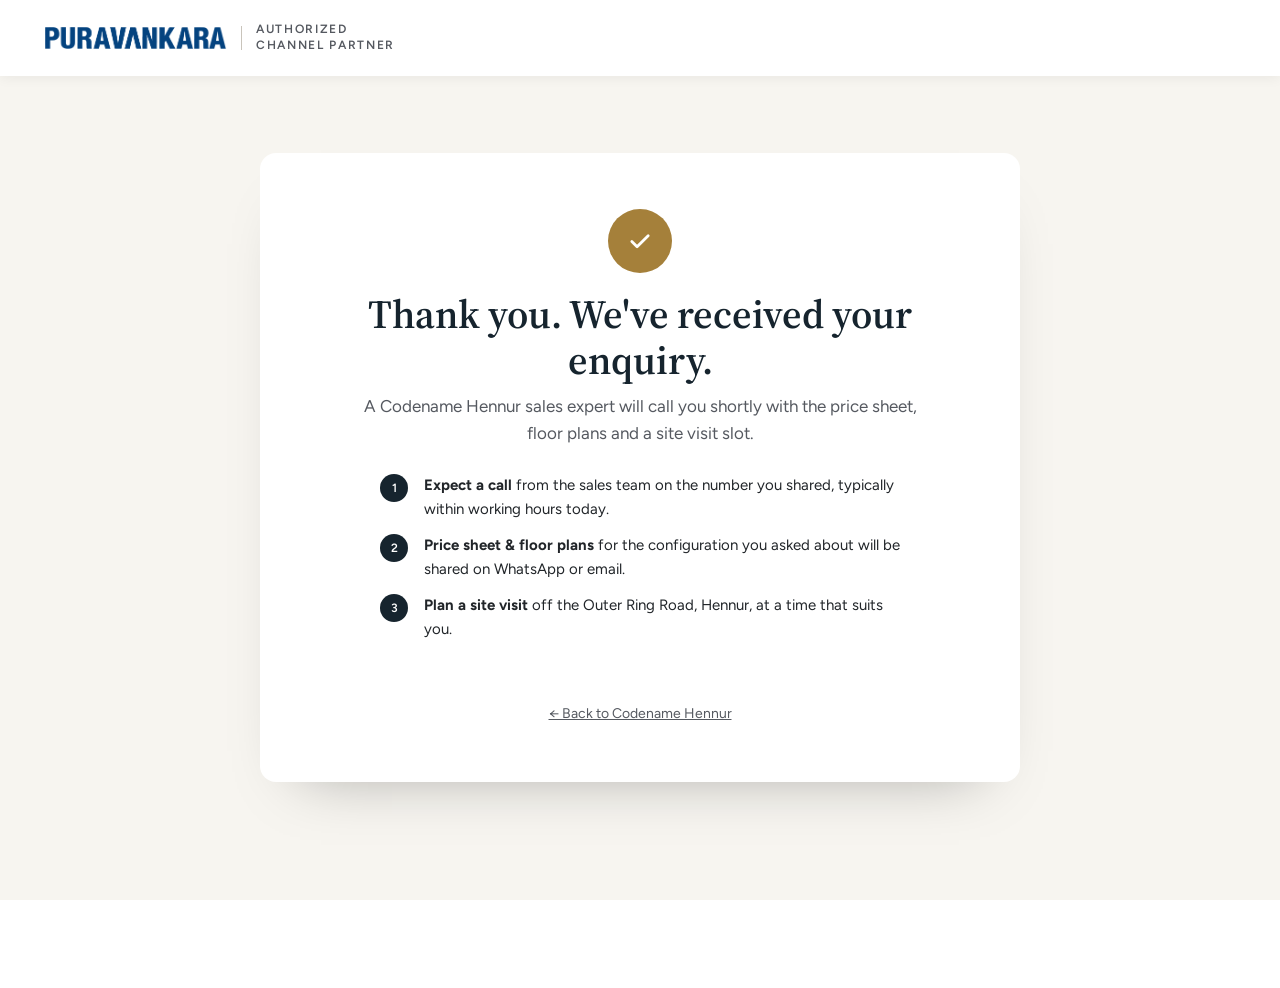
==== thank-you.html @ 50df9adb "Add Codename Hennur landing page Static landing page for Purva Codename Hennur (off Outer Ring Road," ====
<!DOCTYPE html>
<html lang="en-IN">
<head>
<meta charset="utf-8">
<meta name="viewport" content="width=device-width, initial-scale=1">
<title>Thank You | Codename Hennur</title>
<meta name="robots" content="noindex, nofollow">
<link rel="icon" type="image/png" sizes="32x32" href="assets/img/favicon-32.png">
<link rel="icon" type="image/png" sizes="16x16" href="assets/img/favicon-16.png">
<link rel="preconnect" href="https://fonts.googleapis.com">
<link rel="preconnect" href="https://fonts.gstatic.com" crossorigin>
<link href="https://fonts.googleapis.com/css2?family=Source+Serif+4:ital,opsz,wght@0,8..60,400;0,8..60,500;0,8..60,600;1,8..60,300;1,8..60,400&family=Figtree:wght@300;400;500;600&family=Cormorant+Garamond:ital,wght@0,500;1,500&family=Montserrat:wght@300;400;500;700&display=swap" rel="stylesheet">
<link rel="stylesheet" href="assets/css/styles.css">
<script src="assets/js/config.js"></script>
<script>
  window.dataLayer = window.dataLayer || [];
  // Fire the conversion event only once per real enquiry: the form leaves a one-time lead_id in this tab.
  // A refresh, a bookmark or a direct visit gets "thank_you_revisit" instead, so it can't count as a second lead.
  (function () {
    var id = null;
    try { id = sessionStorage.getItem("chn_ty"); sessionStorage.removeItem("chn_ty"); } catch (e) {}
    window.dataLayer.push(id
      ? { event: "lead_thank_you", project: "Codename Hennur", lead_id: id }
      : { event: "thank_you_revisit", project: "Codename Hennur" });
  })();
  (function (id) {
    if (!id) return;
    (function(w,d,s,l,i){w[l]=w[l]||[];w[l].push({'gtm.start':new Date().getTime(),event:'gtm.js'});var f=d.getElementsByTagName(s)[0],j=d.createElement(s),dl=l!='dataLayer'?'&l='+l:'';j.async=true;j.src='https://www.googletagmanager.com/gtm.js?id='+i+dl;f.parentNode.insertBefore(j,f);})(window,document,'script','dataLayer',id);
  })(window.SS_CONFIG && window.SS_CONFIG.gtmId);
</script>
</head>
<body>
<svg class="sprite" width="0" height="0" aria-hidden="true" focusable="false">
  <symbol id="i-phone" viewBox="0 0 24 24"><path fill="currentColor" d="M6.6 10.8a15.1 15.1 0 0 0 6.6 6.6l2.2-2.2c.3-.3.7-.4 1-.2 1.1.4 2.3.6 3.6.6.6 0 1 .4 1 1V20c0 .6-.4 1-1 1A17 17 0 0 1 3 4c0-.6.4-1 1-1h3.5c.6 0 1 .4 1 1 0 1.3.2 2.5.6 3.6.1.3 0 .7-.2 1z"/></symbol>
  <symbol id="i-wa" viewBox="0 0 24 24"><path fill="currentColor" d="M12 2a10 10 0 0 0-8.6 15.1L2 22l5-1.3A10 10 0 1 0 12 2zm0 18.2c-1.6 0-3.1-.4-4.4-1.2l-.3-.2-3 .8.8-2.9-.2-.3A8.2 8.2 0 1 1 12 20.2z"/></symbol>
</svg>
<header class="site-header" id="top">
  <div class="wrap header-inner">
    <a class="brand brand-lockup" href="index.html" aria-label="Puravankara, authorised channel partner, back to the Codename Hennur page"><img class="brand-logo" src="assets/img/puravankara-logo.png" width="798" height="96" alt="Puravankara"><span class="brand-sep" aria-hidden="true"></span><span class="brand-cp">Authorized<br>Channel Partner</span></a>
  </div>
</header>
<main class="ty">
  <div class="wrap">
    <section class="ty-card" aria-labelledby="ty-title">
      <div class="ty-tick" aria-hidden="true"><svg viewBox="0 0 24 24" width="28" height="28"><path fill="none" stroke="currentColor" stroke-width="2.4" stroke-linecap="round" stroke-linejoin="round" d="M5 12.5l4.5 4.5L19 7.5"/></svg></div>
      <h1 id="ty-title" class="display">Thank you. We've received your enquiry.</h1>
      <p class="ty-lede">A Codename Hennur sales expert will call you shortly with the price sheet, floor plans and a site visit slot.</p>
      <ol class="ty-steps">
        <li><span class="no">1</span><span><strong>Expect a call</strong> from the sales team on the number you shared, typically within working hours today.</span></li>
        <li><span class="no">2</span><span><strong>Price sheet &amp; floor plans</strong> for the configuration you asked about will be shared on WhatsApp or email.</span></li>
        <li><span class="no">3</span><span><strong>Plan a site visit</strong> off the Outer Ring Road, Hennur, at a time that suits you.</span></li>
      </ol>
      <div class="ty-actions">
        <a class="btn js-phone" href="#" hidden><svg aria-hidden="true" width="16" height="16"><use href="#i-phone"/></svg>&nbsp;Call Sales Now</a>
        <a class="btn-outline js-whatsapp" href="#" target="_blank" rel="noopener" hidden><svg aria-hidden="true" width="16" height="16"><use href="#i-wa"/></svg>&nbsp;Chat on WhatsApp</a>
      </div>
      <a class="ty-back" href="index.html">← Back to Codename Hennur</a>
    </section>
  </div>
</main>
<script>
(function () {
  var CFG = window.SS_CONFIG || {};
  if (CFG.phoneE164) document.querySelectorAll(".js-phone").forEach(function (a) { a.href = "tel:" + CFG.phoneE164; a.hidden = false; });
  if (CFG.whatsappNumber) {
    var href = "https://wa.me/" + String(CFG.whatsappNumber).replace(/\D/g, "") + "?text=" + encodeURIComponent(CFG.whatsappMessage || "");
    document.querySelectorAll(".js-whatsapp").forEach(function (a) { a.href = href; a.hidden = false; });
  }
})();
</script>
</body>
</html>
---- assets/css/styles.css ----
/* Codename Hennur (off Outer Ring Road, Hennur) — landing page styles, on the Niwa & Neo template.
   Codename Hennur brand block is at the end of this file. Earlier notes:
   Prestige Southern Star (Akshayanagar, Bannerghatta Road) — landing page styles, on the Niwa & Neo template.
   Brand block at the end of this file applies the brochure palette (forest green + gold).
   Accent changed from terracotta to Prestige bronze-gold. Original template notes: */
/* Assetz Niwa & Neo — landing page styles.
   Format, fonts and colours follow the Sobha Sanctuary (dubai-sales-team.com) template:
   serif display headings (Chronicle Display → Source Serif 4), grotesque body (Ringside → Figtree),
   text #212529, grey #999, beige accent #c7a386, navy badge #064a69, dark pill buttons #222, #f9f9f9 bands. */
:root {
  --ink: #212529;
  --grey: #999999;
  --grey-2: #555960;
  --beige: #9a7440;            /* Prestige bronze-gold accent */
  --beige-soft: rgba(154, 116, 64, .30);
  --beige-faint: rgba(154, 116, 64, .16);
  --navy: #1f3a33;
  --dark: #222222;
  --band: #f9f9f9;
  --band-2: #f8f7f7;
  --white: #ffffff;
  --line: #e6e6e6;
  --serif: "Source Serif 4", "Chronicle Display", Georgia, "Times New Roman", serif;
  --sans: "Figtree", "Ringside", system-ui, -apple-system, "Segoe UI", sans-serif;
  --wrap: 1296px;
  --gutter: clamp(16px, 4vw, 44px);
  --header-h: 76px;
  --radius: 14px;
  --pill: 50px;
  color-scheme: light;
}
*, *::before, *::after { box-sizing: border-box; }
[hidden] { display: none !important; }
html { scroll-behavior: smooth; scroll-padding-top: calc(var(--header-h) + 12px); -webkit-text-size-adjust: 100%; font-synthesis-weight: none; }
body { margin: 0; font-family: var(--sans); font-weight: 400; font-size: 16px; line-height: 1.6; color: var(--ink); background: var(--white); overflow-x: hidden; }
img { max-width: 100%; height: auto; display: block; }
a { color: inherit; }
button { font: inherit; color: inherit; cursor: pointer; }
h1, h2, h3 { margin: 0; font-weight: 500; line-height: 1.15; }
p { margin: 0 0 1em; }
.sprite { position: absolute; width: 0; height: 0; overflow: hidden; }
.sr-only { position: absolute; width: 1px; height: 1px; overflow: hidden; clip: rect(0 0 0 0); }
.skip { position: absolute; left: -999px; top: 8px; background: var(--white); padding: 8px 14px; z-index: 100; }
.skip:focus { left: 8px; }
a:focus-visible, button:focus-visible, [tabindex]:focus-visible { outline: 2px solid var(--beige); outline-offset: 3px; }
.wrap { width: 100%; max-width: var(--wrap); margin: 0 auto; padding: 0 var(--gutter); }
.center { text-align: center; }
.section { padding: clamp(48px, 6vw, 80px) 0; }
.display { font-family: var(--serif); font-weight: 600; font-size: clamp(32px, 3.4vw, 40px); line-height: 1.15; color: var(--ink); margin-bottom: clamp(26px, 3.5vw, 40px); }
.fineprint { font-size: 12.5px; color: var(--grey); margin-top: 18px; line-height: 1.6; }

/* ---------- buttons (Sobha: dark pill, 12px, letter-spaced caps; outline pill 14px) ---------- */
.btn { white-space: nowrap; display: inline-flex; align-items: center; justify-content: center; gap: 8px; min-height: 42px; padding: 0 22px; border: 1px solid var(--dark); border-radius: var(--pill); background: var(--dark); color: #fff; font-size: 12px; font-weight: 500; letter-spacing: 1px; text-transform: uppercase; text-decoration: none; transition: background-color .2s, transform .2s, box-shadow .2s; }
.btn:hover { background: #000; transform: translateY(-1px); box-shadow: 0 10px 20px -12px rgba(0,0,0,.5); }
.btn[disabled] { opacity: .65; cursor: progress; }
.btn-outline { display: inline-flex; align-items: center; justify-content: center; min-height: 46px; padding: 0 26px; border: 1px solid #000; border-radius: var(--pill); background: transparent; color: #000; font-size: 14px; font-weight: 400; letter-spacing: 1px; text-transform: uppercase; transition: background-color .2s, color .2s; }
.btn-outline:hover { background: var(--dark); color: #fff; border-color: var(--dark); }

/* ---------- header (white, logo left, phone pill right) ---------- */
.site-header { position: sticky; top: 0; z-index: 40; background: var(--white); box-shadow: 0 2px 12px rgba(0,0,0,.06); }
.header-inner { height: var(--header-h); display: flex; align-items: center; justify-content: space-between; gap: 16px; }
.brand { display: inline-flex; align-items: center; min-height: 44px; }
.brand img { height: 38px; width: auto; max-width: none; }
.phone-pill { display: inline-flex; align-items: center; gap: 10px; min-height: 44px; padding: 0 18px; border: 1px solid var(--ink); border-radius: var(--pill); font-size: 16px; font-weight: 500; text-decoration: none; letter-spacing: .01em; transition: background-color .2s, color .2s; }
.phone-pill:hover { background: var(--dark); color: #fff; border-color: var(--dark); }
.flag { display: inline-flex; flex-direction: column; width: 22px; height: 15px; border-radius: 2px; overflow: hidden; box-shadow: 0 0 0 1px rgba(0,0,0,.08); }
.flag i { flex: 1; display: block; }
.flag i:nth-child(1) { background: #ff9933; } .flag i:nth-child(2) { background: #fff; } .flag i:nth-child(3) { background: #138808; }
@media (max-width: 480px) { .brand img { height: 30px; } .phone-pill { font-size: 14px; padding: 0 12px; } }

/* ---------- banner ---------- */
.banner { background: var(--dark); }
.banner > img { width: 100%; height: clamp(260px, 56vw, 720px); object-fit: cover; object-position: 50% 42%; }

/* ---------- intro + key facts ---------- */
.intro-band { background: var(--white); padding: clamp(32px, 4.5vw, 56px) 0 clamp(28px, 4vw, 48px); border-bottom: 1px solid var(--line); }
.intro-top { display: grid; gap: 22px; align-items: center; justify-items: center; text-align: center; }
.intro-logo img { width: 190px; height: auto; }
.intro-text h1 { font-family: var(--sans); font-weight: 500; font-size: clamp(22px, 2.2vw, 26px); line-height: 1.3; color: var(--ink); }
.intro-text h1 em { font-family: var(--serif); font-style: italic; font-weight: 300; font-size: 1.08em; color: var(--ink); }
.intro-price { margin: 12px 0 0; font-size: clamp(15px, 1.4vw, 18px); font-weight: 500; color: var(--beige); }
.intro-price i { font-style: normal; margin: 0 8px; color: #dccaa8; }
@media (min-width: 900px) {
  .intro-top { grid-template-columns: auto auto 1fr; gap: 0; text-align: left; justify-items: stretch; }
  .intro-top::before { content: ""; grid-column: 2; grid-row: 1; width: 1px; height: 110px; background: var(--line); margin: 0 48px; }
  .intro-logo { grid-column: 1; grid-row: 1; justify-self: center; }
  .intro-text { grid-column: 3; grid-row: 1; }
}
.kf-grid { list-style: none; margin: clamp(28px, 4vw, 44px) 0 0; padding: 0; display: grid; grid-template-columns: repeat(2, minmax(0, 1fr)); gap: 22px 16px; }
.kf-grid li { display: flex; align-items: center; gap: 12px; min-width: 0; }
.kf-grid svg { flex: 0 0 auto; width: 36px; height: 36px; color: var(--grey-2); }
.kf-grid strong { display: block; font-weight: 500; font-size: 16px; line-height: 1.25; color: var(--beige); }
.kf-grid span { display: block; margin-top: 2px; font-size: 13.5px; color: var(--ink); }
@media (min-width: 900px) {
  .kf-grid { grid-template-columns: repeat(4, 1fr); gap: 26px 28px; }
  .kf-grid svg { width: 44px; height: 44px; }
  .kf-grid strong { font-size: 20px; }
  .kf-grid span { font-size: 15px; }
}

/* ---------- highlights (beige gradient pills, radius 28px) ---------- */
.highlights { background: var(--band); }
.hl-grid { list-style: none; margin: 0; padding: 0; display: grid; grid-template-columns: 1fr; gap: 16px; }
.hl-grid li { display: flex; align-items: center; gap: 18px; min-height: 90px; padding: 18px 24px; border-radius: 28px; background: linear-gradient(90deg, var(--beige-soft) 0%, var(--beige-faint) 41%, rgba(185,104,78,0) 100%); }
.hl-grid svg { flex: 0 0 auto; width: 50px; height: 50px; color: var(--beige); }
.hl-grid p { margin: 0; font-size: 16px; line-height: 1.35; color: var(--ink); }
.hl-grid strong { font-weight: 600; }
.hl-grid em { font-family: var(--serif); font-style: italic; font-weight: 400; font-size: 1.04em; }
@media (min-width: 700px) { .hl-grid { grid-template-columns: repeat(2, 1fr); gap: 20px 24px; } }
@media (min-width: 1100px) { .hl-grid { grid-template-columns: repeat(3, 1fr); gap: 22px 32px; } }

/* ---------- unit cards ---------- */
.units { background: var(--white); }
.unit-grid { display: grid; grid-template-columns: 1fr; gap: 24px; }
.unit-card { background: var(--band); border-radius: var(--radius); overflow: hidden; display: flex; flex-direction: column; }
.unit-media { position: relative; aspect-ratio: 4 / 3; background: var(--dark); }
.unit-media img { width: 100%; height: 100%; object-fit: cover; }
.unit-media::after { content: ""; position: absolute; inset: 0; background: linear-gradient(0deg, rgba(0,0,0,.72) 0%, rgba(0,0,0,.1) 55%, transparent 100%); }
.unit-badge { position: absolute; top: 14px; right: 14px; z-index: 1; background: var(--navy); color: #fff; font-size: 12px; font-weight: 500; letter-spacing: .04em; text-transform: uppercase; padding: 7px 14px; border-radius: var(--pill); }
.unit-title { position: absolute; left: 0; right: 0; bottom: 0; z-index: 1; padding: 16px 18px; color: #fff; }
.unit-title h3 { font-family: var(--serif); font-weight: 600; font-size: 20px; letter-spacing: .02em; text-transform: uppercase; }
.unit-title p { margin: 4px 0 0; font-size: 15px; font-weight: 500; }
.unit-facts { list-style: none; margin: 0; padding: 18px 18px 8px; display: grid; gap: 12px; }
.unit-facts li { display: flex; align-items: center; gap: 10px; font-size: 15px; color: var(--ink); }
.unit-facts svg { flex: 0 0 auto; color: var(--ink); }
.unit-card .btn { margin: 10px 18px 20px; align-self: flex-start; }
@media (min-width: 700px) { .unit-grid { grid-template-columns: repeat(2, 1fr); } }
@media (min-width: 1000px) { .unit-grid { grid-template-columns: repeat(3, 1fr); } }

/* ---------- gallery (3 x 2 rounded grid) ---------- */
.gallery-sec { background: var(--band); }
.g-grid { display: grid; grid-template-columns: 1fr; gap: 20px; }
.g-grid button { display: block; width: 100%; padding: 0; border: 0; border-radius: var(--radius); overflow: hidden; background: var(--dark); cursor: zoom-in; }
.g-grid img { width: 100%; aspect-ratio: 4 / 3; object-fit: cover; transition: transform .7s ease; }
.g-grid button:hover img { transform: scale(1.04); }
@media (min-width: 700px) { .g-grid { grid-template-columns: repeat(2, 1fr); } }
@media (min-width: 1000px) { .g-grid { grid-template-columns: repeat(3, 1fr); gap: 24px; } }

/* ---------- amenities (tab pills left, image right) ---------- */
.amenities { background: var(--white); }
.am-split { display: grid; gap: 28px; align-items: start; }
.am-tabs { list-style: none; margin: 0; padding: 0; display: grid; gap: 16px; }
.am-tab { display: flex; align-items: center; gap: 14px; width: 100%; min-height: 72px; padding: 0 22px; border: 1px solid var(--line); border-radius: var(--pill); background: var(--white); text-align: left; font-size: 16px; font-weight: 500; color: var(--ink); box-shadow: 0 6px 16px -12px rgba(0,0,0,.25); transition: background .25s, border-color .25s; }
.am-tab:hover { border-color: var(--beige); }
.am-tab.is-active { border-color: transparent; background: linear-gradient(90deg, var(--beige-soft) 0%, var(--beige-faint) 50%, rgba(185,104,78,0) 100%), var(--white); }
.am-ic { flex: 0 0 auto; width: 40px; height: 40px; display: grid; place-items: center; color: var(--beige); }
.am-panels { position: relative; }
.am-panel { margin: 0; }
.am-panel img { width: 100%; aspect-ratio: 4 / 3; object-fit: cover; border-radius: var(--radius); }
.am-panel figcaption { margin-top: 12px; font-size: 14.5px; color: var(--grey-2); }
@media (min-width: 900px) { .am-split { grid-template-columns: 1fr 1.25fr; gap: 40px; } .am-panel img { aspect-ratio: 4 / 3.2; } }

/* ---------- floor plans & price list ---------- */
.pricing { background: var(--band); }
.fp-grid { display: grid; grid-template-columns: 1fr; gap: 32px; }
.fp-card { min-width: 0; display: flex; flex-direction: column; }
.fp-img { position: relative; display: block; width: 100%; aspect-ratio: 16 / 9.5; padding: 0; border: 0; border-radius: var(--radius); background: #f5ece8; overflow: hidden; cursor: pointer; }
.fp-img img { width: 100%; height: 100%; object-fit: cover; object-position: 50% 40%; filter: blur(5px); opacity: .85; transform: scale(1.1); transition: filter .4s; }
.fp-img:hover img { filter: blur(3px); }
.fp-pill { position: absolute; left: 50%; top: 50%; transform: translate(-50%, -50%); background: var(--beige); color: #fff; padding: 12px 26px; border-radius: var(--pill); font-size: 14px; font-weight: 400; letter-spacing: .14em; text-transform: uppercase; white-space: nowrap; }
.fp-info { margin: 22px 0 18px; padding: 0 4px; }
.fp-info div { margin-bottom: 12px; }
.fp-info dt { font-size: 14px; letter-spacing: .04em; text-transform: uppercase; color: var(--ink); }
.fp-info dd { margin: 3px 0 0; font-size: 15px; font-weight: 600; letter-spacing: .02em; text-transform: uppercase; color: var(--ink); }
.fp-card .btn-outline { margin-top: auto; width: 100%; }
@media (min-width: 700px) { .fp-grid { grid-template-columns: repeat(2, 1fr); gap: 36px 28px; } }
@media (min-width: 1000px) { .fp-grid { grid-template-columns: repeat(3, 1fr); gap: 32px; } }

/* ---------- about developer ---------- */
.about { background: var(--white); }
.about-grid { display: grid; gap: 28px; align-items: center; }
.about-logo img { width: 220px; height: auto; }
.about-logo p { margin: 16px 0 0; font-size: 14px; color: var(--grey-2); }
.about-logo strong { color: var(--ink); font-weight: 600; }
.about-text p { font-size: 16px; color: var(--grey-2); line-height: 1.7; }
.about-text p:last-child { margin-bottom: 0; }
@media (min-width: 900px) { .about-grid { grid-template-columns: 280px 1fr; gap: 56px; } }

/* ---------- enquiry section ---------- */
.contact { background: var(--white); border-top: 1px solid var(--line); }
.contact-grid { display: grid; gap: 32px; }
.eyebrow { margin: 0 0 6px; font-size: 16px; letter-spacing: .14em; text-transform: uppercase; color: var(--grey-2); }
.contact .display { margin-bottom: 14px; }
.contact-sub { color: var(--grey-2); max-width: 44ch; }
.form-label { margin: 0 0 20px; padding-bottom: 10px; font-size: 14px; font-weight: 600; letter-spacing: .08em; text-transform: uppercase; color: var(--ink); border-bottom: 1px solid var(--line); position: relative; }
.form-label::after { content: ""; position: absolute; left: 0; bottom: -1px; width: 110px; height: 2px; background: var(--beige); }
@media (min-width: 900px) { .contact-grid { grid-template-columns: 1fr 1.1fr; gap: 64px; align-items: start; } }

/* ---------- footer ---------- */
.site-footer { background: var(--band-2); color: var(--grey-2); padding: 28px 0 calc(96px + env(safe-area-inset-bottom)); font-size: 13px; border-top: 1px solid var(--line); }
.foot-grid { display: grid; gap: 18px; align-items: start; }
.foot-mark { width: 84px; height: auto; }
.foot-partner { margin: 0 0 8px; font-size: 13.5px; color: var(--ink); }
.disclaimer { margin: 0; font-size: 12.5px; line-height: 1.6; color: var(--grey-2); }
.disclaimer strong { color: var(--ink); font-weight: 600; }
.disclaimer a { color: var(--ink); }
.foot-links { display: flex; gap: 14px; font-size: 13.5px; }
.foot-links a { color: var(--ink); text-decoration: none; }
.foot-links a:hover { text-decoration: underline; }
@media (min-width: 900px) { .foot-grid { grid-template-columns: 100px 1fr auto; gap: 24px; } .site-footer { padding-bottom: 28px; } }

/* ---------- side tab, WhatsApp float, sticky bar ---------- */
.side-tab { display: none; position: fixed; right: 0; top: 40%; z-index: 44; width: 48px; height: 160px; padding: 0; border: 0; border-radius: 10px 0 0 10px; background: var(--dark); color: #fff; transition: background-color .2s; }
.side-tab span { display: block; transform: rotate(-90deg); white-space: nowrap; font-size: 12px; font-weight: 500; letter-spacing: 2px; text-transform: uppercase; }
.side-tab:hover { background: #000; }
@media (min-width: 900px) { .side-tab { display: grid; place-items: center; } }
.wa-float { position: fixed; left: 20px; bottom: 92px; z-index: 44; width: 52px; height: 52px; border-radius: 50%; display: grid; place-items: center; background: #25d366; color: #fff; box-shadow: 0 10px 24px -8px rgba(0,0,0,.5); }
@media (min-width: 900px) { .wa-float { bottom: 28px; left: 24px; } }
.action-bar { position: fixed; z-index: 45; left: 0; right: 0; bottom: 0; display: flex; gap: 8px; padding: 10px 12px calc(10px + env(safe-area-inset-bottom)); background: rgba(34,34,34,.97); transform: translateY(110%); transition: transform .25s ease; }
.action-bar.is-visible { transform: none; }
.action-bar > * { flex: 1 1 0; min-height: 46px; display: inline-flex; align-items: center; justify-content: center; gap: 6px; border-radius: var(--pill); font-weight: 500; font-size: 13px; letter-spacing: 1px; text-transform: uppercase; text-decoration: none; }
.action-bar a { color: #fff; border: 1px solid rgba(255,255,255,.4); }
.action-bar .mb-wa { color: #fff; background: #25d366; border-color: #25d366; }
.action-bar button { flex-grow: 1.4; border: 0; background: #fff; color: var(--dark); }
@media (min-width: 900px) { .action-bar { display: none; } }

/* ---------- forms (Sobha: light bordered fields, placeholder labels, outline Submit pill) ---------- */
.form-title { font-family: var(--serif); font-weight: 600; font-size: 28px; line-height: 1.15; margin-bottom: 6px; }
.form-lede { font-size: 14px; color: var(--grey-2); margin-bottom: 18px; }
.lead-form { display: grid; gap: 14px; }
.field { margin: 0; padding: 0; border: 0; min-width: 0; }
.field legend { display: block; font-size: 13px; font-weight: 500; margin-bottom: 8px; color: var(--ink); padding: 0; }
.opt { font-weight: 400; color: var(--grey); }
.lead-form input[type=text], .lead-form input[type=tel], .lead-form input[type=email], .lead-form select { width: 100%; height: 52px; padding: 0 16px; border: 1px solid #d9d9d9; border-radius: 6px; background: #fff; font: inherit; font-size: 15px; color: var(--ink); }
.lead-form input::placeholder { color: #8a8a8a; }
.lead-form input:focus, .lead-form select:focus { outline: none; border-color: var(--beige); box-shadow: 0 0 0 3px rgba(185,104,78,.25); }
.lead-form input[aria-invalid="true"] { border-color: #b3261e; }
.phone-row { display: grid; grid-template-columns: 92px 1fr; gap: 8px; }
.phone-row select { padding: 0 10px; }
.chips { display: flex; flex-wrap: wrap; gap: 8px; }
.chips legend { width: 100%; }
.chips label { position: relative; margin: 0; }
.chips input { position: absolute; opacity: 0; inset: 0; margin: 0; cursor: pointer; }
.chips label span { display: inline-flex; align-items: center; min-height: 42px; padding: 0 16px; border: 1px solid #d9d9d9; border-radius: var(--pill); font-size: 13.5px; background: #fff; transition: background-color .15s, border-color .15s, color .15s; }
.chips label input:checked + span { background: var(--dark); color: #fff; border-color: var(--dark); }
.chips input:focus-visible + span { outline: 2px solid var(--beige); outline-offset: 2px; }
.consent { display: grid; grid-template-columns: 20px 1fr; gap: 10px; align-items: center; font-size: 12.5px; color: var(--grey-2); line-height: 1.5; min-height: 44px; }
.consent input { width: 18px; height: 18px; margin: 0; accent-color: var(--dark); }
.err { margin: 4px 0 0; font-size: 12.5px; color: #b3261e; }
.err:empty { display: none; }
.form-status { margin: 0; font-size: 13.5px; }
.form-status:empty { display: none; }
.form-status.is-error { color: #8c1d18; background: #fbeceb; padding: 10px 12px; border-radius: 6px; }
.form-status a { font-weight: 600; }
.hp { position: absolute !important; left: -9999px; width: 1px; height: 1px; overflow: hidden; }
.btn-submit { justify-self: start; min-width: 140px; }
.form-success { text-align: left; padding: 6px 0; }
.form-success h4 { font-family: var(--serif); font-size: 24px; font-weight: 600; margin: 0 0 8px; }
.form-success p { font-size: 14px; color: var(--grey-2); }
.form-success .tick { width: 44px; height: 44px; border-radius: 50%; background: var(--beige); display: grid; place-items: center; margin-bottom: 14px; color: #fff; }
.form-success .btn-dark { display: inline-flex; align-items: center; min-height: 42px; padding: 0 22px; border-radius: var(--pill); background: var(--dark); color: #fff; border: 0; font-size: 12px; letter-spacing: 1px; text-transform: uppercase; }

/* ---------- modal + lightbox ---------- */
dialog { border: 0; padding: 0; }
dialog::backdrop { background: rgba(0, 0, 0, .7); }
.modal { width: min(480px, calc(100% - 24px)); max-height: calc(100svh - 24px); border-radius: 14px; background: var(--white); color: var(--ink); overflow: auto; box-shadow: 0 40px 100px -30px rgba(0,0,0,.6); }
.modal[open] { animation: pop .3s ease; }
@keyframes pop { from { opacity: 0; transform: translateY(12px) scale(.98); } to { opacity: 1; transform: none; } }
.modal-inner { padding: 30px 26px 24px; }
.modal-logo { width: 120px; height: auto; margin: 0 auto 18px; }
.modal-inner .form-title, .modal-inner .form-lede { text-align: center; }
.assure { display: flex; align-items: center; justify-content: center; gap: 6px; margin: 14px 0 0; font-size: 12px; color: var(--grey); }
.modal .btn-submit { justify-self: stretch; width: 100%; background: var(--dark); color: #fff; border-color: var(--dark); font-size: 13px; }
.modal-close { position: absolute; top: 10px; right: 10px; width: 40px; height: 40px; border: 0; border-radius: 50%; background: rgba(0,0,0,.06); color: var(--ink); display: grid; place-items: center; z-index: 3; }
.modal-close:hover { background: rgba(0,0,0,.12); }
.lightbox { width: 100vw; height: 100svh; max-width: none; max-height: none; background: rgba(15, 15, 15, .96); color: #fff; }
.lightbox[open] { display: grid; place-items: center; }
.lightbox figure { margin: 0; max-width: min(1400px, 94vw); }
.lightbox img { max-height: 82svh; width: auto; margin: 0 auto; background: #fff; }
.lightbox figcaption { color: #cfc8c1; text-align: center; margin-top: 10px; font-size: 14px; }
.lightbox .modal-close { background: rgba(255,255,255,.12); color: #fff; }
.lb-nav { position: absolute; top: 50%; transform: translateY(-50%); width: 48px; height: 64px; background: rgba(255,255,255,.08); border: 0; color: #fff; font-size: 36px; }
.lb-prev { left: 8px; }
.lb-next { right: 8px; }
.noscript { position: fixed; bottom: 0; left: 0; right: 0; background: #f6e6df; padding: 12px; text-align: center; margin: 0; z-index: 99; }
section[id] { scroll-margin-top: calc(var(--header-h) + 8px); }
html:not(.ss-editing) [data-edit]:empty { display: none; }
.review-mode [data-review] { outline: 2px dashed #d97706; outline-offset: 4px; }
@media (prefers-reduced-motion: reduce) { html { scroll-behavior: auto; } *, *::before, *::after { transition: none !important; animation: none !important; } }
.unit-media { overflow: hidden; }
.unit-media img { position: absolute; inset: 0; }
.unit-media img[height="3845"] { object-position: 50% 70%; }
#am-relax img { object-position: 50% 78%; }
/* Section order: Highlights (grey) → Floor plans (white) → Gallery (grey) → Amenities (white) → Location */
.pricing { background: var(--white); }

/* ---------- location (assetzproperty.com/niwaandneo: category tabs + numbered map + landmark lists) ---------- */
.location { background: var(--band); color: var(--ink); }
.loc-intro { max-width: 760px; margin: -8px auto 30px; text-align: center; color: var(--grey-2); font-size: 16px; }
.loc-tabs { list-style: none; margin: 0 0 28px; padding: 0; display: grid; grid-template-columns: repeat(3, 1fr); gap: 10px; }
.loc-tab { width: 100%; min-height: 64px; display: flex; flex-direction: column; align-items: center; justify-content: center; gap: 6px; padding: 10px 8px; border: 1px solid var(--line); border-radius: var(--radius); background: var(--white); font-size: 13px; font-weight: 500; color: var(--ink); transition: background .25s, border-color .25s, color .25s; }
.loc-tab svg { color: var(--beige); }
.loc-tab:hover { border-color: var(--beige); }
.loc-tab.is-active { background: var(--dark); border-color: var(--dark); color: #fff; }
.loc-tab.is-active svg { color: #fff; }
.loc-split { display: grid; gap: 24px; align-items: start; }
.loc-map { margin: 0; }
.loc-map button { display: block; width: 100%; padding: 0; border: 1px solid var(--line); border-radius: var(--radius); background: #fff; overflow: hidden; cursor: zoom-in; }
.loc-map img { width: 100%; height: auto; }
.loc-panels { background: var(--white); border: 1px solid var(--line); border-radius: var(--radius); padding: 24px 22px; }
.loc-panel h3 { font-family: var(--serif); font-weight: 600; font-size: 24px; margin-bottom: 14px; }
.loc-items { list-style: none; margin: 0; padding: 0; }
.loc-items li { display: grid; grid-template-columns: 32px 1fr auto; align-items: center; gap: 12px; padding: 12px 0; border-top: 1px solid var(--line); font-size: 15px; }
.loc-no { width: 28px; height: 28px; border-radius: 50%; background: var(--beige); color: #fff; font-size: 12px; font-weight: 600; display: grid; place-items: center; }
.loc-name { color: var(--ink); }
.loc-time { color: var(--grey-2); white-space: nowrap; font-size: 14px; }
.location .fineprint { margin-top: 22px; }
@media (min-width: 700px) { .loc-tabs { grid-template-columns: repeat(6, 1fr); } .loc-tab { flex-direction: row; gap: 10px; min-height: 56px; font-size: 14px; } }
@media (min-width: 900px) { .loc-split { grid-template-columns: 1.15fr 1fr; gap: 32px; } .loc-panels { padding: 30px 28px; } }

/* ---------- conversion popup ---------- */
.modal { width: min(880px, calc(100% - 24px)); border-radius: 16px; overflow: hidden auto; }
.modal-grid { display: grid; grid-template-columns: 1fr; }
.modal-offer { position: relative; min-height: 190px; background: var(--dark); color: #fff; overflow: hidden; }
.modal-photo { position: absolute; inset: 0; width: 100%; height: 100%; object-fit: cover; object-position: 50% 20%; }
.modal-offer-inner { position: relative; z-index: 1; height: 100%; display: flex; flex-direction: column; justify-content: flex-end; padding: 22px 22px 20px; background: linear-gradient(180deg, rgba(10,10,10,.25) 0%, rgba(10,10,10,.6) 45%, rgba(10,10,10,.92) 100%); }
.modal-offer .modal-logo { width: 96px; margin: 0 0 12px; }
.modal-eyebrow { margin: 0 0 6px; font-size: 11px; letter-spacing: .16em; text-transform: uppercase; color: var(--beige); }
.modal-offer h3 { font-family: var(--serif); font-weight: 600; font-size: 22px; line-height: 1.2; margin-bottom: 12px; }
.modal-perks, .modal-trust { list-style: none; margin: 0; padding: 0; }
.modal-perks { display: none; gap: 8px; }
.modal-perks li { display: flex; align-items: center; gap: 10px; font-size: 14px; color: #eee8e1; }
.modal-perks svg { flex: 0 0 auto; color: var(--beige); }
.modal-trust { display: flex; gap: 18px; margin-top: 16px; padding-top: 14px; border-top: 1px solid rgba(255,255,255,.2); }
.modal-trust li { font-size: 11px; line-height: 1.3; color: #d9d4ce; }
.modal-trust strong { display: block; font-size: 16px; font-weight: 600; color: #fff; }
.modal-inner { padding: 24px 22px 20px; }
.modal-tag { margin: 0 0 6px; font-size: 11.5px; font-weight: 600; letter-spacing: .14em; text-transform: uppercase; color: var(--beige); }
.modal-inner .form-title, .modal-inner .form-lede { text-align: left; }
.modal-inner .form-title { font-size: 26px; }
.modal .btn-submit { min-height: 52px; font-size: 13px; }
.modal .assure { justify-content: flex-start; text-align: left; }
.modal .lead-form { gap: 12px; }
@media (min-width: 860px) {
  .modal-grid { grid-template-columns: 400px 1fr; min-height: 560px; }
  .modal-offer { min-height: 0; }
  .modal-offer-inner { padding: 30px 28px 26px; }
  .modal-perks { display: grid; }
  .modal-offer h3 { font-size: 26px; }
  .modal-inner { padding: 34px 32px 26px; display: flex; flex-direction: column; justify-content: center; }
  .modal-close { background: rgba(0,0,0,.06); }
}

/* ---------- thank-you page ---------- */
.ty { background: var(--band); min-height: calc(100vh - var(--header-h)); display: grid; place-items: start center; padding: clamp(40px, 6vw, 80px) 0; }
.ty-card { background: var(--white); border-radius: 16px; box-shadow: 0 30px 60px -40px rgba(0,0,0,.35); max-width: 760px; width: 100%; padding: clamp(28px, 5vw, 56px); text-align: center; }
.ty-tick { width: 64px; height: 64px; border-radius: 50%; background: var(--beige); color: #fff; display: grid; place-items: center; margin: 0 auto 18px; }
.ty-card .display { margin-bottom: 10px; }
.ty-lede { font-size: 17px; color: var(--grey-2); max-width: 52ch; margin: 0 auto 26px; }
.ty-steps { list-style: none; margin: 0 auto 30px; padding: 0; display: grid; gap: 12px; text-align: left; max-width: 520px; }
.ty-steps li { display: grid; grid-template-columns: 32px 1fr; gap: 12px; align-items: start; font-size: 15px; color: var(--ink); }
.ty-steps .no { width: 28px; height: 28px; border-radius: 50%; background: var(--dark); color: #fff; font-size: 12px; font-weight: 600; display: grid; place-items: center; margin-top: 1px; }
.ty-actions { display: flex; flex-wrap: wrap; justify-content: center; gap: 12px; margin-bottom: 8px; }
.ty-actions .btn, .ty-actions .btn-outline { min-height: 48px; }
.ty-plans { margin-top: 36px; padding-top: 28px; border-top: 1px solid var(--line); text-align: left; }
.ty-plans h2 { font-family: var(--serif); font-weight: 600; font-size: 24px; margin-bottom: 6px; text-align: center; }
.ty-plans > p { text-align: center; color: var(--grey-2); font-size: 14.5px; margin-bottom: 18px; }
.ty-grid { display: grid; grid-template-columns: 1fr; gap: 16px; }
.ty-grid figure { margin: 0; background: var(--band); border-radius: var(--radius); overflow: hidden; }
.ty-grid button { display: block; width: 100%; padding: 0; border: 0; background: #fff; cursor: zoom-in; }
.ty-grid figcaption { padding: 10px 14px 12px; font-size: 13.5px; color: var(--ink); }
.ty-grid figcaption strong { display: block; font-weight: 600; }
.ty-back { display: inline-block; margin-top: 24px; font-size: 14px; color: var(--grey-2); }
@media (min-width: 700px) { .ty-grid { grid-template-columns: repeat(3, 1fr); } }

/* side tab: vertical text via writing-mode (robust), close buttons always clickable */
.side-tab { width: 46px; height: auto; padding: 22px 0; }
.side-tab span { transform: none; writing-mode: vertical-rl; transform: rotate(180deg); display: inline-block; line-height: 1; }
.modal-close, .modal-close * { pointer-events: auto; }
.modal-close svg { pointer-events: none; }

/* ---------- hero lead form ---------- */
.hero { position: relative; isolation: isolate; }
.hero > img { height: clamp(420px, 60vw, 760px); }
.hero-shade { position: absolute; inset: 0; z-index: 0; background: linear-gradient(90deg, rgba(10,10,10,.55) 0%, rgba(10,10,10,.25) 45%, rgba(10,10,10,.15) 100%), linear-gradient(0deg, rgba(10,10,10,.5), transparent 40%); }
.hero-grid { position: relative; z-index: 1; display: grid; gap: 22px; padding-top: 28px; padding-bottom: 28px; }
.hero-copy { color: #fff; text-align: center; }
.hero-eyebrow { margin: 0 0 10px; font-size: 11.5px; letter-spacing: .2em; text-transform: uppercase; color: var(--beige); }
.hero-mark { width: clamp(150px, 20vw, 240px); height: auto; margin: 0 auto 14px; filter: drop-shadow(0 6px 18px rgba(0,0,0,.45)); }
.hero-line { margin: 0 0 6px; font-size: 15px; color: #f1ece6; }
.hero-price { margin: 0; font-family: var(--serif); font-size: 20px; font-weight: 600; color: #fff; }
.hero-form { background: var(--white); border-radius: var(--radius); padding: 22px 20px 18px; box-shadow: 0 40px 80px -30px rgba(0,0,0,.6); max-width: 440px; width: 100%; margin: 0 auto; }
.hf-tag { margin: 0 0 6px; font-size: 11px; font-weight: 600; letter-spacing: .16em; text-transform: uppercase; color: var(--beige); }
.hero-form .form-title { font-size: 24px; }
.hero-form .form-lede { margin-bottom: 14px; }
.hero-form .lead-form { gap: 12px; }
.hero-form .btn-submit { justify-self: stretch; width: 100%; background: var(--dark); color: #fff; border-color: var(--dark); min-height: 50px; font-size: 13px; }
.hero-form .assure { justify-content: flex-start; margin-top: 12px; }
.hero-form .js-form-slot { min-height: 300px; }
@media (max-width: 899px) {
  .hero { background: var(--white); }
  .hero > img { position: absolute; inset: 0; width: 100%; height: 100%; }
  .hero-shade { background: linear-gradient(180deg, rgba(10,10,10,.35) 0%, rgba(10,10,10,.7) 100%); }
  .hero-grid { padding-top: 36px; padding-bottom: 36px; }
}
@media (min-width: 900px) {
  .hero > img { position: absolute; inset: 0; width: 100%; height: 100%; }
  .hero { min-height: clamp(560px, 62vw, 720px); display: flex; align-items: center; }
  .hero-grid { grid-template-columns: minmax(0, 1fr) 420px; align-items: center; gap: 48px; padding-top: 56px; padding-bottom: 56px; width: 100%; }
  .hero-copy { text-align: left; }
  .hero-mark { margin: 0 0 16px; }
  .hero-line { font-size: 17px; }
  .hero-price { font-size: 24px; }
  .hero-form { margin: 0 0 0 auto; padding: 26px 26px 20px; }
}
/* Hero legibility: stronger left-to-right gradient plus a soft scrim behind the copy */
.hero-shade { background: linear-gradient(90deg, rgba(8,8,8,.82) 0%, rgba(8,8,8,.62) 32%, rgba(8,8,8,.3) 60%, rgba(8,8,8,.15) 100%), linear-gradient(0deg, rgba(8,8,8,.55), transparent 45%); }
.hero-copy { text-shadow: 0 2px 14px rgba(0,0,0,.55); }
.hero-line { color: #fff; font-weight: 500; }
@media (max-width: 899px) { .hero-shade { background: linear-gradient(180deg, rgba(8,8,8,.6) 0%, rgba(8,8,8,.7) 40%, rgba(8,8,8,.8) 100%); } }
/* Thank-you page: centre the card in the viewport */
.ty { display: block; }
.ty > .wrap { display: flex; justify-content: center; }
.ty-card { margin: 0 auto; }

.foot-credits { margin-top: 10px; }

/* Why Bagalur */
.why-bagalur { background: var(--white); }
.why-grid h3 { margin: 0; font-size: 16px; font-weight: 400; line-height: 1.35; color: var(--ink); }
.why-grid h3 + p { margin: 4px 0 0; font-size: 14px; color: var(--grey-2); }
@media (min-width: 1100px) { .why-grid { grid-template-columns: repeat(2, 1fr); } }
.why-cta { text-align: center; margin: 30px 0 0; }
.intro-aka { margin: 6px 0 0; font-size: 14px; color: var(--grey-2); }
.intro-aka strong { color: var(--ink); font-weight: 600; }


/* ============ Prestige Springwood additions ============ */
/* text wordmark (until the official logo file is added) */
.wm { display: inline-flex; flex-direction: column; align-items: flex-start; line-height: 1; font-family: var(--serif); color: var(--dark); }
.wm small { font-family: var(--sans); font-size: 10px; font-weight: 600; letter-spacing: .34em; text-transform: uppercase; color: var(--beige); margin-bottom: 6px; }
.wm b { font-weight: 500; font-size: 26px; letter-spacing: .01em; }
.wm-head b { font-size: 26px; }
@media (max-width: 480px) { .wm-head b { font-size: 21px; } .wm-head small { font-size: 9px; letter-spacing: .26em; } }
.wm-hero { width: auto; filter: none; align-items: center; }
.wm-hero b { font-size: clamp(44px, 5vw, 72px); color: #fff; }
.wm-hero small { color: #e7d3ad; font-size: clamp(10px, .9vw, 13px); }
@media (min-width: 900px) { .wm-hero { align-items: flex-start; } }
.wm-intro { align-items: center; }
.wm-intro b { font-size: 40px; }
.wm-about b { font-size: 38px; }
.wm-about small { color: var(--grey-2); }
.wm-foot { width: auto; align-items: flex-start; }
.wm-foot b { font-size: 17px; color: var(--ink); }
.wm-modal { width: auto; margin: 0 0 14px; }
.wm-modal b { font-size: 30px; color: #fff; }
.wm-modal small { color: #e7d3ad; }
button.phone-pill { background: transparent; cursor: pointer; }

/* image placeholders while renders load */
.hero { background-color: #2b2b2b; }
.fp-img img, .g-grid img, .am-panel img, .modal-photo { background: linear-gradient(135deg, #ece6dc, #d9cfbf); }

/* location: address card in place of a map image */
.loc-card { margin: 0; border-radius: var(--radius); background: linear-gradient(150deg, #33302b 0%, #222222 70%); color: #fff; overflow: hidden; }
.loc-card-inner { padding: clamp(26px, 3.4vw, 44px); display: grid; gap: 14px; justify-items: start; }
.loc-card-tag { margin: 0; font-size: 11.5px; font-weight: 600; letter-spacing: .24em; text-transform: uppercase; color: #e7d3ad; }
.loc-card-addr { margin: 0; font-family: var(--serif); font-size: clamp(22px, 2.1vw, 30px); line-height: 1.3; }
.loc-card-landmark { margin: 0; font-size: 14.5px; color: #cfc9c0; max-width: 44ch; }
.loc-card .btn { background: #fff; color: var(--dark); border-color: #fff; margin-top: 6px; }
.loc-card .btn:hover { background: #e7d3ad; border-color: #e7d3ad; color: var(--dark); }

.am-rep { display: block; margin-top: 8px; font-size: 12.5px; font-style: italic; color: var(--grey); }

/* header lockup: official Prestige logo | Authorized Channel Partner */
.brand-lockup { display: inline-flex; align-items: center; gap: 14px; text-decoration: none; color: var(--ink); }
.brand-lockup .brand-logo { height: 52px; width: auto; max-width: none; }
.brand-sep { width: 1px; align-self: stretch; margin: 10px 0; background: #c9c4bb; }
.brand-cp { font-family: var(--sans); font-size: 12px; font-weight: 600; line-height: 1.3; letter-spacing: .14em; text-transform: uppercase; color: var(--grey-2); }
@media (max-width: 480px) {
  .brand-lockup { gap: 10px; }
  .brand-lockup .brand-logo { height: 42px; }
  .brand-cp { font-size: 10px; letter-spacing: .08em; }
}

/* hero: slow crossfade between three villa-community renders */
.hero > .hero-slide { position: absolute; inset: 0; width: 100%; height: 100%; object-fit: cover; object-position: 50% 60%; opacity: 0; animation: heroFade 18s infinite; z-index: -1; }
.hero > .hero-slide:nth-of-type(1) { animation-delay: -1s; }
.hero > .hero-slide:nth-of-type(2) { animation-delay: 5s; }
.hero > .hero-slide:nth-of-type(3) { animation-delay: 11s; }
@keyframes heroFade { 0% { opacity: 0; } 5% { opacity: 1; } 33% { opacity: 1; } 39% { opacity: 0; } 100% { opacity: 0; } }
.hero > .hero-slide:nth-of-type(1) { opacity: 1; }
@media (prefers-reduced-motion: reduce) { .hero > .hero-slide { animation: none; } .hero > .hero-slide:not(:nth-of-type(1)) { display: none; } }
.hero-rep { position: absolute; z-index: 1; right: 12px; bottom: 8px; margin: 0; font-size: 10.5px; letter-spacing: .04em; color: rgba(255,255,255,.75); text-shadow: 0 1px 4px rgba(0,0,0,.6); }

/* gallery: five images, the first one featured wide */
@media (min-width: 700px) { .g-grid > button:first-child { grid-column: span 2; } .g-grid > button:first-child img { aspect-ratio: auto; height: 100%; } }

/* official Prestige logo in hero, intro, about, footer and popup */
.hero-lockup { display: inline-flex; align-items: center; gap: 18px; margin-bottom: 16px; filter: drop-shadow(0 4px 14px rgba(0,0,0,.35)); }
.hero-lockup .hero-logo { height: clamp(64px, 6vw, 92px); width: auto; }
.hero-lockup .wm-hero { padding-left: 0; border-left: 0; }
.hero-lockup .wm-hero b { font-size: clamp(36px, 4vw, 60px); }
@media (max-width: 899px) { .hero-lockup { justify-content: center; } }
.intro-logo .intro-plogo { height: 110px; width: auto; }
.about-plogo { height: 120px; width: auto; }
.foot-plogo { height: 64px; width: auto; }
.modal-lockup { display: flex; align-items: center; gap: 12px; margin: 0 0 14px; }
.modal-lockup .modal-plogo { height: 52px; width: auto; }
.modal-lockup .wm-modal { margin: 0; padding-left: 12px; border-left: 1px solid rgba(255,255,255,.5); }
.modal-lockup .wm-modal b { font-size: 26px; }
@media (min-width: 700px) { .g-grid > button:nth-child(2) img { aspect-ratio: auto; height: 100%; } .g-grid > button { height: 100%; } }

/* location: embedded Google Map */
.loc-gmap { position: relative; margin: 0; border-radius: var(--radius); overflow: hidden; background: #e9e5dd; min-height: 380px; aspect-ratio: 4 / 3; max-width: 100%; }
.loc-gmap iframe { position: absolute; inset: 0; width: 100%; height: 100%; border: 0; display: block; }
.loc-gmap-link { position: absolute; left: 14px; bottom: 14px; display: inline-flex; align-items: center; padding: 10px 16px; border-radius: 999px; background: #fff; color: var(--dark); font-size: 12.5px; font-weight: 600; letter-spacing: .08em; text-transform: uppercase; text-decoration: none; box-shadow: 0 4px 18px rgba(0,0,0,.18); }
.loc-gmap-link:hover { background: #e7d3ad; }

/* hero: prominent EOI badge */
.hero-eoi { display: inline-flex; align-items: center; flex-wrap: wrap; justify-content: center; gap: 10px; margin: 0 0 18px; padding: 10px 20px 10px 16px; border-radius: 999px; background: #e7c56f; color: #1d1a15; font-size: clamp(13px, 1.1vw, 15px); font-weight: 700; letter-spacing: .14em; text-transform: uppercase; text-shadow: none; box-shadow: 0 6px 24px rgba(0,0,0,.35); max-width: 100%; }
.hero-eoi-dot { width: 10px; height: 10px; border-radius: 50%; background: #1f8a4c; box-shadow: 0 0 0 0 rgba(31,138,76,.6); animation: eoiPulse 1.8s ease-out infinite; flex: none; }
.hero-eoi-amt { padding-left: 10px; border-left: 1px solid rgba(29,26,21,.35); font-weight: 600; letter-spacing: .06em; text-transform: none; }
@keyframes eoiPulse { 0% { box-shadow: 0 0 0 0 rgba(31,138,76,.6); } 70% { box-shadow: 0 0 0 9px rgba(31,138,76,0); } 100% { box-shadow: 0 0 0 0 rgba(31,138,76,0); } }
@media (prefers-reduced-motion: reduce) { .hero-eoi-dot { animation: none; } }
@media (max-width: 480px) { .hero-eoi-amt { border-left: 0; padding-left: 0; width: 100%; text-align: center; } }
.hero-eoi { display: flex; width: fit-content; margin: 0 auto 18px; }
@media (min-width: 900px) { .hero-eoi { margin-left: 0; } }
.hero-eoi { margin-top: 20px; margin-bottom: 0; }

/* Springwood wordmark (hero) */
.sw-mark { margin: 0; display: inline-flex; flex-direction: column; align-items: center; color: #fff; line-height: 1; }
.sw-by { display: flex; align-items: center; gap: 12px; font-family: var(--sans); font-size: clamp(10.5px, .95vw, 13px); font-weight: 600; letter-spacing: .5em; text-transform: uppercase; color: #e7d3ad; margin-right: -.5em; }
.sw-by::before, .sw-by::after { content: ""; width: 28px; height: 1px; background: currentColor; opacity: .7; }
.sw-name { font-family: "SW Cormorant", "Cormorant Garamond", Georgia, serif; font-weight: 500; font-size: clamp(54px, 6.4vw, 96px); letter-spacing: -.005em; margin-top: 6px; }
.sw-name i { font-style: italic; color: #e7c56f; background: linear-gradient(100deg, #f3dc9a 0%, #e0b65a 55%, #c99a3f 100%); -webkit-background-clip: text; background-clip: text; -webkit-text-fill-color: transparent; padding-right: .06em; text-shadow: none; }
.sw-sprig { width: clamp(170px, 18vw, 260px); height: auto; margin-top: 2px; color: #e0b65a; filter: drop-shadow(0 2px 6px rgba(0,0,0,.35)); }
@media (min-width: 900px) { .sw-mark { align-items: flex-start; } .sw-sprig { margin-left: 8px; } }
.sw-sprig { width: 96%; margin-top: -4px; }

/* sticky action bar on every device: Request a Call Back + Enquire Now */
.action-bar { transform: none; }
.action-bar .ab-callback { flex-grow: 1.3; background: transparent; color: #fff; border: 1px solid rgba(255,255,255,.55); }
.action-bar .ab-callback:hover { background: rgba(255,255,255,.1); }
.action-bar .ab-enquire { flex-grow: 1; background: #e7c56f; color: #1d1a15; font-weight: 700; }
.action-bar .ab-enquire:hover { background: #f0d48a; }
.action-bar > * { cursor: pointer; padding: 0 10px; }
@media (max-width: 380px) { .action-bar > * { font-size: 11.5px; letter-spacing: .5px; } .action-bar .ab-callback svg { display: none; } }
body { padding-bottom: calc(68px + env(safe-area-inset-bottom)); }
@media (min-width: 900px) {
  .action-bar { display: flex; left: 50%; right: auto; bottom: 20px; transform: translateX(-50%); width: auto; padding: 8px; gap: 8px; border-radius: 999px; box-shadow: 0 14px 40px -12px rgba(0,0,0,.55); }
  .action-bar.is-visible { transform: translateX(-50%); }
  .action-bar > * { flex: 0 0 auto; min-height: 48px; padding: 0 26px; font-size: 13px; }
  .side-tab { display: none; }
  .wa-float { bottom: 24px; }
  body { padding-bottom: 88px; }
}
.action-bar > * { white-space: nowrap; }
@media (max-width: 599px) { .action-bar .ab-long { display: none; } }

/* header section menu */
.site-nav { display: flex; align-items: center; gap: clamp(14px, 1.8vw, 28px); margin-left: auto; margin-right: clamp(8px, 1.6vw, 22px); }
.site-nav a { position: relative; font-size: 13.5px; font-weight: 500; letter-spacing: .04em; color: var(--ink); text-decoration: none; padding: 6px 0; white-space: nowrap; }
.site-nav a::after { content: ""; position: absolute; left: 0; right: 0; bottom: 0; height: 2px; background: #c99a3f; transform: scaleX(0); transform-origin: left; transition: transform .2s; }
.site-nav a:hover::after, .site-nav a.is-active::after { transform: scaleX(1); }
.site-nav a.is-active { color: #8a6a2a; }
.nav-toggle { display: none; width: 44px; height: 44px; padding: 0; border: 1px solid var(--line, #ddd); border-radius: 50%; background: #fff; flex: none; flex-direction: column; align-items: center; justify-content: center; gap: 4px; cursor: pointer; }
.nav-toggle span { display: block; width: 18px; height: 2px; background: var(--ink, #222); border-radius: 2px; transition: transform .2s, opacity .2s; }
.nav-toggle[aria-expanded="true"] span:nth-child(1) { transform: translateY(6px) rotate(45deg); }
.nav-toggle[aria-expanded="true"] span:nth-child(2) { opacity: 0; }
.nav-toggle[aria-expanded="true"] span:nth-child(3) { transform: translateY(-6px) rotate(-45deg); }
@media (max-width: 1099px) {
  .nav-toggle { display: inline-flex; margin-left: auto; }
  .site-nav { display: none; position: absolute; top: 100%; left: 0; right: 0; margin: 0; flex-direction: column; align-items: stretch; gap: 0; background: #fff; box-shadow: 0 14px 24px -12px rgba(0,0,0,.25); padding: 6px max(16px, env(safe-area-inset-right, 0px)) 14px max(16px, env(safe-area-inset-left, 0px)); }
  .site-nav.is-open { display: flex; }
  .site-nav a { padding: 14px 4px; font-size: 15px; border-bottom: 1px solid #eee; }
  .site-nav a:last-child { border-bottom: 0; }
  .site-nav a::after { display: none; }
  .site-header { position: sticky; }
  .header-inner { position: relative; }
}
@media (max-width: 599px) { .header-inner > .phone-pill { display: none; } }

/* header CTA: Schedule Private Visit */
.hdr-visit { flex: none; display: inline-flex; align-items: center; justify-content: center; min-height: 46px; padding: 0 24px; border: 0; border-radius: 999px; background: var(--dark, #222); color: #fff; font: inherit; font-size: 13px; font-weight: 600; letter-spacing: .1em; text-transform: uppercase; white-space: nowrap; cursor: pointer; transition: background-color .2s; }
.hdr-visit:hover { background: #8a6a2a; }
.hdr-visit .hv-short { display: none; }
@media (max-width: 1099px) { .nav-toggle { margin-left: auto; } }
@media (max-width: 599px) {
  .hdr-visit { min-height: 40px; padding: 0 14px; font-size: 11.5px; letter-spacing: .06em; }
  .hdr-visit .hv-long { display: none; } .hdr-visit .hv-short { display: inline; }
  .header-inner { gap: 10px; }
  .nav-toggle { width: 40px; height: 40px; }
}
@media (max-width: 359px) { .brand-cp { display: none; } .brand-sep { display: none; } }
@media (max-width: 379px) { .brand-cp { font-size: 9px; letter-spacing: .12em; } .brand-lockup { gap: 8px; } }

/* popup offer panel: let the text lead, image recedes */
.modal-offer > img { filter: saturate(.7) brightness(.72); }
.modal-offer-inner { background: linear-gradient(180deg, rgba(14,13,11,.55) 0%, rgba(14,13,11,.78) 38%, rgba(14,13,11,.94) 70%, rgba(14,13,11,.97) 100%); }
.modal-offer-inner, .modal-offer-inner * { text-shadow: 0 1px 10px rgba(0,0,0,.45); }

/* popup: same Springwood wordmark as the hero, scaled down */
.sw-modal { align-items: flex-start !important; }
.sw-modal .sw-by { font-size: 10.5px; gap: 10px; }
.sw-modal .sw-by::before { display: none; }
.sw-modal .sw-name { font-size: clamp(40px, 4vw, 52px); margin-top: 4px; }
.sw-modal .sw-sprig { width: 92%; margin-left: 4px; margin-top: -2px; }


/* ============ Prestige Southern Star brand (from the lifestyle brochure) ============ */
:root {
  --beige: #a5803a;                       /* brochure gold */
  --beige-soft: rgba(165, 128, 58, .28);
  --beige-faint: rgba(165, 128, 58, .13);
  --navy: #0f3326;
  --dark: #123a2b;                        /* brochure forest green: buttons, bars, footer accents */
  --band: #f8f6ef;
  --band-2: #f6f3ea;
}
.btn:hover, .side-tab:hover { background: #0b271d; }
.btn-outline { border-color: var(--dark); color: var(--dark); }
.display { color: var(--dark); }
.sw-name i { background: linear-gradient(100deg, #f1dc9c 0%, #dcb65e 55%, #c2983f 100%); -webkit-background-clip: text; background-clip: text; }
.ss-rule { display: flex; align-items: center; gap: 12px; width: 100%; margin-top: 10px; color: #dcb65e; }
.ss-rule::before, .ss-rule::after { content: ""; flex: 1; height: 1px; background: currentColor; opacity: .75; }
.ss-star { width: 16px; height: 16px; flex: none; }
.sw-modal .ss-rule { margin-top: 6px; }
.hl-grid svg { color: var(--beige); }
.ss-maplink { margin: 12px 0 0; font-size: 12.5px; font-weight: 600; letter-spacing: .08em; text-transform: uppercase; }
.ss-maplink a { display: inline-flex; align-items: center; color: var(--dark); text-decoration: none; border-bottom: 1px solid var(--beige); padding-bottom: 2px; }
.intro-aka { overflow-wrap: anywhere; }
.fp-img { background: #f3efe4; }

/* Official project logo (supplied file, white background removed). Light version is used on dark photo areas. */
.ss-logo { display: block; height: auto; max-width: 100%; }
.hero-mark.hero-lockup { width: auto; margin-bottom: 18px; filter: drop-shadow(0 4px 16px rgba(0,0,0,.55)); }
.ss-logo-hero { width: clamp(230px, 27vw, 380px); }
@media (max-width: 899px) { .ss-logo-hero { margin: 0 auto; } }
.intro-logo .ss-logo-intro { width: clamp(200px, 20vw, 260px); }
.ss-logo-modal { width: 200px; filter: drop-shadow(0 2px 10px rgba(0,0,0,.5)); }

/* ============ Conversion-flow additions ============ */
.ss-trust { display: flex; flex-wrap: wrap; justify-content: center; gap: 8px 28px; margin: clamp(22px, 3vw, 34px) 0 0; padding-top: 18px; border-top: 1px solid var(--line); font-size: 13.5px; color: var(--grey-2); text-align: center; }
.ss-trust strong { color: var(--ink); font-weight: 600; }
.ss-trust span { overflow-wrap: anywhere; }
.ss-eyebrow { margin: 0 0 10px; font-size: 11.5px; font-weight: 600; letter-spacing: .18em; text-transform: uppercase; color: var(--beige); }
.ss-ticks { list-style: none; margin: 18px 0 0; padding: 0; display: grid; gap: 10px; font-size: 15.5px; }
.ss-ticks li { display: flex; align-items: flex-start; gap: 10px; }
.ss-ticks svg { flex: none; margin-top: 3px; color: #e2c36f; }
.ss-ticks-dark svg { color: var(--beige); }
/* site-visit band */
.ss-visit { background: var(--dark); color: #fff; padding: clamp(40px, 5vw, 64px) 0; }
.ss-visit-grid { display: grid; gap: 28px; align-items: center; }
.ss-visit .display { color: #fff; margin-bottom: 0; }
.ss-visit .ss-eyebrow { color: #e2c36f; }
.ss-visit-form, .ss-closing-form { background: var(--white); color: var(--ink); border-radius: var(--radius); padding: 22px 20px 18px; width: 100%; max-width: 460px; margin: 0 auto; }
.ss-visit-form { box-shadow: 0 30px 60px -30px rgba(0,0,0,.6); }
.ss-closing-form { border: 1px solid var(--line); box-shadow: 0 24px 50px -34px rgba(0,0,0,.35); }
.ss-visit-form .form-title { font-size: 22px; margin-bottom: 14px; }
.ss-visit-form .lead-form, .ss-closing-form .lead-form { gap: 12px; }
.ss-visit-form .btn-submit, .ss-closing-form .btn-submit { justify-self: stretch; width: 100%; background: var(--dark); color: #fff; border-color: var(--dark); min-height: 50px; font-size: 13px; }
.ss-visit-form .assure, .ss-closing-form .assure { justify-content: flex-start; margin-top: 12px; }
@media (min-width: 900px) { .ss-visit-grid { grid-template-columns: 1.1fr .9fr; gap: 56px; } .ss-visit-form, .ss-closing-form { margin: 0 0 0 auto; padding: 26px 26px 20px; } }
/* fewer fields where the form sits in the first screen or mid-page */
.hero-form .field:has(input[name="email"]), .ss-visit-form .field:has(input[name="email"]) { display: none; }
.hero-form .js-form-slot { min-height: 0; }
@media (max-width: 899px) {
  .ss-logo-hero { width: 190px; }
  .hero-mark.hero-lockup { margin-bottom: 10px; }
  .hero-eoi { margin-top: 12px; padding: 7px 14px 7px 12px; font-size: 11.5px; }
  .hero-form .form-lede { display: none; }
}
/* FAQ */
.ss-faq { background: var(--band); }
.ss-faq-list { max-width: 860px; margin: 0 auto; display: grid; gap: 12px; }
.ss-faq details { background: var(--white); border: 1px solid var(--line); border-radius: var(--radius); padding: 0 20px; }
.ss-faq summary { cursor: pointer; list-style: none; display: flex; justify-content: space-between; align-items: center; gap: 16px; padding: 16px 0; font-weight: 500; font-size: 16.5px; }
.ss-faq summary::-webkit-details-marker { display: none; }
.ss-faq summary::after { content: "+"; flex: none; font-size: 22px; line-height: 1; color: var(--beige); }
.ss-faq details[open] summary::after { content: "–"; }
.ss-faq details p { margin: 0 0 18px; color: var(--grey-2); max-width: 70ch; overflow-wrap: anywhere; }
.contact .ss-ticks { margin-top: 18px; }

/* ============ Price section: 3 / 4 BHK tabs with compact rows ============ */
.seg { display: flex; width: max-content; max-width: 100%; margin: 0 auto 22px; border: 1px solid var(--dark); border-radius: var(--pill); overflow: hidden; }
.seg-tab { border: 0; background: var(--white); color: var(--dark); min-height: 44px; padding: 0 30px; font-size: 13px; font-weight: 600; letter-spacing: .12em; text-transform: uppercase; }
.seg-tab.is-active { background: var(--dark); color: #fff; }
.cr-list { display: grid; gap: 12px; max-width: 920px; margin: 0 auto; }
.cr-list[hidden] { display: none; }
.cr { display: flex; align-items: center; gap: 16px; padding: 12px; border: 1px solid var(--line); border-radius: var(--radius); background: var(--white); }
.cr-img { flex: 0 0 104px; height: 76px; padding: 0; border: 0; border-radius: 10px; overflow: hidden; background: #f3efe4; cursor: pointer; }
.cr-img img { width: 100%; height: 100%; object-fit: cover; filter: blur(3px); transform: scale(1.15); }
.cr-txt { flex: 1; min-width: 0; }
.cr-txt h3 { font-family: var(--sans); font-size: 17px; font-weight: 600; color: var(--ink); }
.cr-txt p { margin: 2px 0 0; font-size: 13.5px; color: var(--grey-2); }
.cr-txt .cr-price { margin-top: 4px; font-size: 16px; font-weight: 600; color: var(--dark); }
.cr-txt .cr-price.ask { color: var(--beige); font-weight: 500; }
.cr .btn-outline { flex: none; min-height: 42px; padding: 0 20px; font-size: 12px; white-space: nowrap; }
.cr-links { display: flex; flex-wrap: wrap; gap: 12px; justify-content: center; margin-top: 20px; }
.cr-links .btn-outline { min-height: 42px; font-size: 12.5px; }
@media (max-width: 600px) {
  .cr { flex-wrap: wrap; gap: 12px; }
  .cr-img { flex-basis: 84px; height: 62px; }
  .cr .btn-outline { width: 100%; }
}


/* ============ Codename Hennur brand ============ */
:root {
  --beige: #a5803a;
  --beige-soft: rgba(165, 128, 58, .28);
  --beige-faint: rgba(165, 128, 58, .13);
  --navy: #10202a;
  --dark: #16242e;                         /* deep slate: buttons, bars, bands */
  --band: #f7f5f0;
  --band-2: #f4f1ea;
}
.btn:hover, .side-tab:hover, .hdr-visit:hover { background: #0c161d; }
.sw-name { font-family: "Cormorant Garamond", Georgia, serif; }
.cr-img, .fp-img { background: #eee8dc; }
/* single hero image: no cross-fade */
.hero > .hero-slide { animation: none; opacity: 1; object-position: 62% 55%; }
/* text wordmark (no project logo supplied yet) */
.ch-brand { display: inline-flex; flex-direction: column; justify-content: center; min-height: 44px; text-decoration: none; color: var(--ink); line-height: 1; }
.ch-brand small { font-size: 9.5px; font-weight: 600; letter-spacing: .42em; text-transform: uppercase; color: var(--beige); }
.ch-brand b { font-family: "Cormorant Garamond", Georgia, serif; font-style: italic; font-weight: 500; font-size: 30px; letter-spacing: .01em; margin-top: 3px; }
.hero-copy .sw-mark { margin-bottom: 18px; }
.sw-mark.sw-dark { color: var(--dark); align-items: center; }
.sw-mark.sw-dark .sw-by { color: var(--beige); }
.sw-mark.sw-dark .sw-name { font-size: clamp(46px, 4.6vw, 64px); }
.sw-mark.sw-dark .sw-name i { background: none; -webkit-text-fill-color: currentColor; color: var(--dark); }
.foot-word { font-family: "Cormorant Garamond", Georgia, serif; font-style: italic; font-size: 26px; color: var(--dark); line-height: 1; }
.foot-word small { display: block; font-family: var(--sans); font-style: normal; font-size: 9px; font-weight: 600; letter-spacing: .38em; text-transform: uppercase; color: var(--beige); margin-bottom: 4px; }
/* Why Hennur cards */
.why-hennur { background: var(--band); }
.why-grid { list-style: none; margin: 0; padding: 0; display: grid; grid-template-columns: 1fr; gap: 16px; }
.why-grid li { background: var(--white); border: 1px solid var(--line); border-radius: var(--radius); padding: 22px 24px; }
.why-grid .why-fig { display: block; font-family: var(--serif); font-weight: 600; font-size: clamp(26px, 2.6vw, 32px); line-height: 1.1; color: var(--dark); margin-bottom: 8px; }
@media (min-width: 700px) { .why-grid { grid-template-columns: repeat(2, 1fr); } }
@media (min-width: 1100px) { .why-grid { grid-template-columns: repeat(4, 1fr); } }
@media (max-width: 899px) { .hero-copy .sw-mark { margin-bottom: 10px; } .hero-copy .sw-name { font-size: 56px; } }
.hdr-call { gap: 8px; text-decoration: none; letter-spacing: .06em; white-space: nowrap; }
/* header: developer name | Authorized Channel Partner */
.brand-name { font-family: var(--serif); font-weight: 600; font-size: 24px; letter-spacing: .01em; color: var(--dark); line-height: 1; white-space: nowrap; }
@media (max-width: 480px) { .brand-name { font-size: 19px; } .brand-lockup .brand-cp { font-size: 9px; letter-spacing: .06em; } .brand-lockup { gap: 8px; } }
@media (max-width: 420px) { .header-inner .hdr-visit { padding: 0 12px; font-size: 11px; } .header-inner { gap: 8px; } }
@media (max-width: 380px) { .brand-name { font-size: 16px; } .header-inner .hdr-visit { padding: 0 10px; font-size: 10.5px; letter-spacing: .04em; } .header-inner .nav-toggle { width: 36px; height: 36px; } }
/* project wordmark: PURVA (bold blue) / CODENAME HENNUR (light) / OFF OUTER RING ROAD */
.pv-mark { margin: 0; display: inline-flex; flex-direction: column; align-items: center; text-align: center; font-family: "Montserrat", var(--sans); text-transform: uppercase; line-height: 1; color: #1b1f24; text-shadow: none; }
.pv-purva { font-weight: 700; font-size: 1em; letter-spacing: .02em; color: #1f4f9c; }
.pv-name { font-weight: 300; font-size: .74em; letter-spacing: .03em; margin-top: .14em; white-space: nowrap; }
.pv-loc { font-weight: 500; font-size: .2em; letter-spacing: .14em; margin-top: 1em; white-space: nowrap; }
.pv-hero { font-size: clamp(44px, 5.2vw, 72px); color: #fff; margin-bottom: 20px; filter: drop-shadow(0 3px 14px rgba(0,0,0,.55)); }
.pv-hero .pv-purva, .pv-modal .pv-purva { color: #6aa5f5; }
.pv-hero .pv-loc { font-size: .21em; }
.pv-intro { font-size: 46px; }
.pv-intro .pv-loc { font-size: 10.5px; }
.pv-modal { font-size: 34px; color: #fff; align-items: flex-start; text-align: left; margin-bottom: 12px; }
.pv-modal .pv-loc { font-size: 9.5px; }
.pv-foot { font-size: 19px; align-items: flex-start; text-align: left; }
.pv-foot .pv-loc { display: none; }
@media (min-width: 900px) { .pv-hero { align-items: flex-start; text-align: left; } }
@media (max-width: 899px) { .pv-hero { font-size: 38px; margin-bottom: 12px; } .pv-hero .pv-loc { font-size: 9.5px; } }
@media (min-width: 900px) { .foot-grid { grid-template-columns: 180px 1fr auto; } }
.hero > .hero-slide { object-position: 70% 60%; }
.modal-photo { object-position: 72% 60%; }
.pv-modal .pv-loc { display: none; }
@media (max-width: 899px) { .pv-intro { font-size: 34px; } }
@media (max-width: 359px) { .pv-intro, .pv-hero { font-size: 30px; } }
/* header: supplied Puravankara logo */
.brand-lockup .brand-logo { height: 22px; width: auto; }
@media (max-width: 480px) { .brand-lockup .brand-logo { height: 15px; } }
@media (max-width: 380px) { .brand-lockup .brand-logo { height: 13px; } }
/* highlights: Puravankara initial (from the supplied logo) in place of the stars icon */
.hl-grid .hl-mark { flex: 0 0 auto; width: 52px; height: 52px; padding: 13px 15px; border-radius: 50%; background: #fff; object-fit: contain; box-shadow: 0 4px 14px -8px rgba(0,0,0,.35); }
button.hero-eoi { border: 0; font-family: inherit; cursor: pointer; transition: background-color .2s, transform .2s; }
button.hero-eoi:hover { background: #f0d48a; transform: translateY(-1px); }
/* hero CTA: "EOI Window is Live" — glass pill, rotating gold edge, radar ping, light sweep */
@property --eoi-a { syntax: "<angle>"; inherits: false; initial-value: 0deg; }
.eoi-cta { position: relative; isolation: isolate; display: flex; align-items: center; gap: 14px; width: fit-content; max-width: 100%; margin: 22px auto 0; padding: 10px 12px 10px 16px; border: 0; border-radius: 999px; background: rgba(10, 18, 24, .62); -webkit-backdrop-filter: blur(10px); backdrop-filter: blur(10px); color: #fff; font-family: inherit; text-align: left; text-shadow: none; cursor: pointer; overflow: hidden; box-shadow: 0 14px 36px -14px rgba(0,0,0,.7); transition: transform .2s, box-shadow .2s; }
.eoi-cta::before { content: ""; position: absolute; inset: 0; z-index: -1; padding: 1.5px; border-radius: inherit; background: conic-gradient(from var(--eoi-a), rgba(231,197,111,.15), #f3dc9a 18%, #e7c56f 30%, rgba(231,197,111,.15) 48%, rgba(231,197,111,.15) 60%, #f3dc9a 78%, rgba(231,197,111,.15)); -webkit-mask: linear-gradient(#000 0 0) content-box, linear-gradient(#000 0 0); -webkit-mask-composite: xor; mask: linear-gradient(#000 0 0) content-box exclude, linear-gradient(#000 0 0); animation: eoiSpin 5s linear infinite; }
.eoi-cta::after { content: ""; position: absolute; top: 0; bottom: 0; left: -40%; width: 30%; z-index: -1; background: linear-gradient(100deg, transparent, rgba(255,255,255,.22), transparent); transform: skewX(-18deg); animation: eoiSweep 3.6s ease-in-out infinite; }
.eoi-cta:hover { transform: translateY(-2px); box-shadow: 0 18px 44px -14px rgba(231,197,111,.45); }
.eoi-ping { position: relative; flex: none; width: 14px; height: 14px; }
.eoi-ping i, .eoi-ping::before, .eoi-ping::after { content: ""; position: absolute; inset: 0; border-radius: 50%; }
.eoi-ping i { inset: 3px; background: #35d07f; box-shadow: 0 0 10px #35d07f; }
.eoi-ping::before, .eoi-ping::after { border: 1.5px solid #35d07f; animation: eoiRing 2s ease-out infinite; }
.eoi-ping::after { animation-delay: 1s; }
.eoi-txt { display: flex; flex-direction: column; line-height: 1.15; min-width: 0; }
.eoi-txt b { font-family: "Montserrat", var(--sans); font-weight: 700; font-size: clamp(14px, 1.25vw, 17px); letter-spacing: .16em; text-transform: uppercase; background: linear-gradient(100deg, #fff 0%, #f3dc9a 60%, #e7c56f 100%); -webkit-background-clip: text; background-clip: text; -webkit-text-fill-color: transparent; white-space: nowrap; }
.eoi-txt small { margin-top: 4px; font-size: 11.5px; font-weight: 400; letter-spacing: .06em; color: rgba(255,255,255,.78); }
.eoi-go { flex: none; display: grid; place-items: center; width: 40px; height: 40px; border-radius: 50%; background: linear-gradient(135deg, #f3dc9a, #d9ae4f); color: #1d1a15; transition: transform .2s; }
.eoi-cta:hover .eoi-go { transform: translateX(3px); }
@keyframes eoiSpin { to { --eoi-a: 360deg; } }
@keyframes eoiSweep { 0%, 55% { left: -40%; } 100% { left: 130%; } }
@keyframes eoiRing { 0% { transform: scale(.6); opacity: .9; } 100% { transform: scale(2.4); opacity: 0; } }
@media (min-width: 900px) { .eoi-cta { margin-left: 0; } }
@media (max-width: 899px) { .eoi-cta { margin-top: 14px; } .eoi-txt b { letter-spacing: .12em; font-size: 13.5px; } .eoi-go { width: 36px; height: 36px; } }
@media (prefers-reduced-motion: reduce) { .eoi-cta::before, .eoi-cta::after, .eoi-ping::before, .eoi-ping::after { animation: none; } .eoi-cta::after { display: none; } }
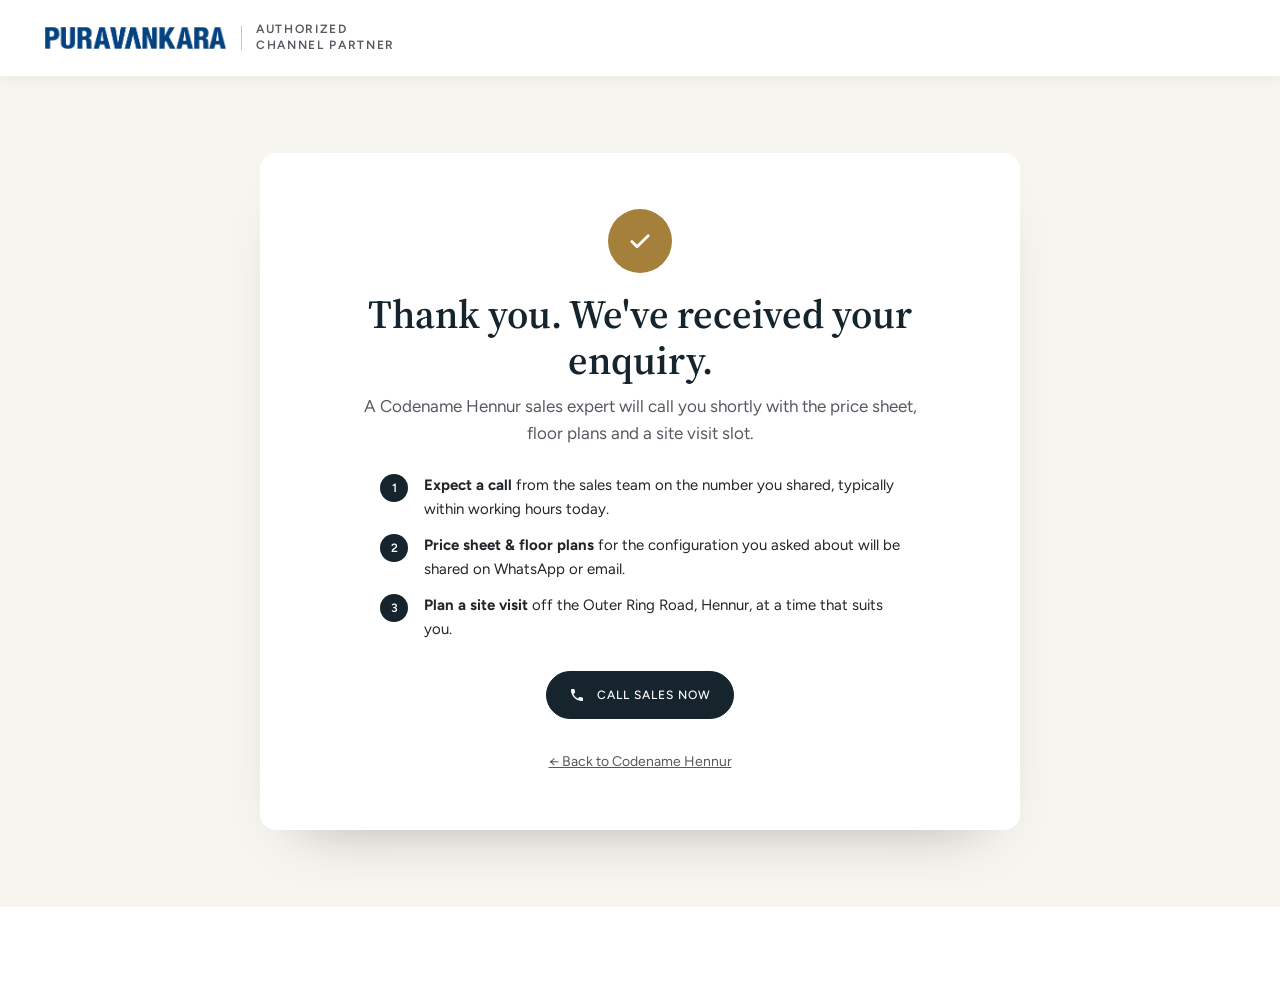
==== commit c9a771a0: "Speed up page load Serve smaller hero and gallery images first (full size only in the lightbox), rec" ====
--- a/thank-you.html
+++ b/thank-you.html
@@ -1,6 +1,12 @@
 <!DOCTYPE html>
 <html lang="en-IN">
 <head>
+<script async src="https://www.googletagmanager.com/gtm.js?id=GTM-P2ZDK4S3"></script>
+<script>
+  window.dataLayer = window.dataLayer || [];
+  function gtag(){dataLayer.push(arguments);}
+  gtag('js', new Date());
+</script>
 <meta charset="utf-8">
 <meta name="viewport" content="width=device-width, initial-scale=1">
 <title>Thank You | Codename Hennur</title>
@@ -9,7 +15,7 @@
 <link rel="icon" type="image/png" sizes="16x16" href="assets/img/favicon-16.png">
 <link rel="preconnect" href="https://fonts.googleapis.com">
 <link rel="preconnect" href="https://fonts.gstatic.com" crossorigin>
-<link href="https://fonts.googleapis.com/css2?family=Source+Serif+4:ital,opsz,wght@0,8..60,400;0,8..60,500;0,8..60,600;1,8..60,300;1,8..60,400&family=Figtree:wght@300;400;500;600&family=Cormorant+Garamond:ital,wght@0,500;1,500&family=Montserrat:wght@300;400;500;700&display=swap" rel="stylesheet">
+<link href="https://fonts.googleapis.com/css2?family=Source+Serif+4:ital,opsz,wght@0,8..60,400;0,8..60,500;0,8..60,600;1,8..60,300;1,8..60,400&family=Figtree:wght@300;400;500;600&family=Montserrat:wght@300;400;500;700&display=swap" rel="stylesheet">
 <link rel="stylesheet" href="assets/css/styles.css">
 <script src="assets/js/config.js"></script>
 <script>
--- a/assets/css/styles.css
+++ b/assets/css/styles.css
@@ -522,7 +522,7 @@
 .sw-mark { margin: 0; display: inline-flex; flex-direction: column; align-items: center; color: #fff; line-height: 1; }
 .sw-by { display: flex; align-items: center; gap: 12px; font-family: var(--sans); font-size: clamp(10.5px, .95vw, 13px); font-weight: 600; letter-spacing: .5em; text-transform: uppercase; color: #e7d3ad; margin-right: -.5em; }
 .sw-by::before, .sw-by::after { content: ""; width: 28px; height: 1px; background: currentColor; opacity: .7; }
-.sw-name { font-family: "SW Cormorant", "Cormorant Garamond", Georgia, serif; font-weight: 500; font-size: clamp(54px, 6.4vw, 96px); letter-spacing: -.005em; margin-top: 6px; }
+.sw-name { font-family: Georgia, serif; font-weight: 500; font-size: clamp(54px, 6.4vw, 96px); letter-spacing: -.005em; margin-top: 6px; }
 .sw-name i { font-style: italic; color: #e7c56f; background: linear-gradient(100deg, #f3dc9a 0%, #e0b65a 55%, #c99a3f 100%); -webkit-background-clip: text; background-clip: text; -webkit-text-fill-color: transparent; padding-right: .06em; text-shadow: none; }
 .sw-sprig { width: clamp(170px, 18vw, 260px); height: auto; margin-top: 2px; color: #e0b65a; filter: drop-shadow(0 2px 6px rgba(0,0,0,.35)); }
 @media (min-width: 900px) { .sw-mark { align-items: flex-start; } .sw-sprig { margin-left: 8px; } }
@@ -707,20 +707,20 @@
   --band-2: #f4f1ea;
 }
 .btn:hover, .side-tab:hover, .hdr-visit:hover { background: #0c161d; }
-.sw-name { font-family: "Cormorant Garamond", Georgia, serif; }
+.sw-name { font-family: Georgia, serif; }
 .cr-img, .fp-img { background: #eee8dc; }
 /* single hero image: no cross-fade */
 .hero > .hero-slide { animation: none; opacity: 1; object-position: 62% 55%; }
 /* text wordmark (no project logo supplied yet) */
 .ch-brand { display: inline-flex; flex-direction: column; justify-content: center; min-height: 44px; text-decoration: none; color: var(--ink); line-height: 1; }
 .ch-brand small { font-size: 9.5px; font-weight: 600; letter-spacing: .42em; text-transform: uppercase; color: var(--beige); }
-.ch-brand b { font-family: "Cormorant Garamond", Georgia, serif; font-style: italic; font-weight: 500; font-size: 30px; letter-spacing: .01em; margin-top: 3px; }
+.ch-brand b { font-family: Georgia, serif; font-style: italic; font-weight: 500; font-size: 30px; letter-spacing: .01em; margin-top: 3px; }
 .hero-copy .sw-mark { margin-bottom: 18px; }
 .sw-mark.sw-dark { color: var(--dark); align-items: center; }
 .sw-mark.sw-dark .sw-by { color: var(--beige); }
 .sw-mark.sw-dark .sw-name { font-size: clamp(46px, 4.6vw, 64px); }
 .sw-mark.sw-dark .sw-name i { background: none; -webkit-text-fill-color: currentColor; color: var(--dark); }
-.foot-word { font-family: "Cormorant Garamond", Georgia, serif; font-style: italic; font-size: 26px; color: var(--dark); line-height: 1; }
+.foot-word { font-family: Georgia, serif; font-style: italic; font-size: 26px; color: var(--dark); line-height: 1; }
 .foot-word small { display: block; font-family: var(--sans); font-style: normal; font-size: 9px; font-weight: 600; letter-spacing: .38em; text-transform: uppercase; color: var(--beige); margin-bottom: 4px; }
 /* Why Hennur cards */
 .why-hennur { background: var(--band); }
@@ -788,3 +788,5 @@
 @media (min-width: 900px) { .eoi-cta { margin-left: 0; } }
 @media (max-width: 899px) { .eoi-cta { margin-top: 14px; } .eoi-txt b { letter-spacing: .12em; font-size: 13.5px; } .eoi-go { width: 36px; height: 36px; } }
 @media (prefers-reduced-motion: reduce) { .eoi-cta::before, .eoi-cta::after, .eoi-ping::before, .eoi-ping::after { animation: none; } .eoi-cta::after { display: none; } }
+/* header call button: icon only on phones, so the logo lockup and menu still fit */
+@media (max-width: 480px) { .header-inner .hdr-call { width: 40px; min-height: 40px; padding: 0; gap: 0; } .header-inner .hdr-call span { display: none; } }
